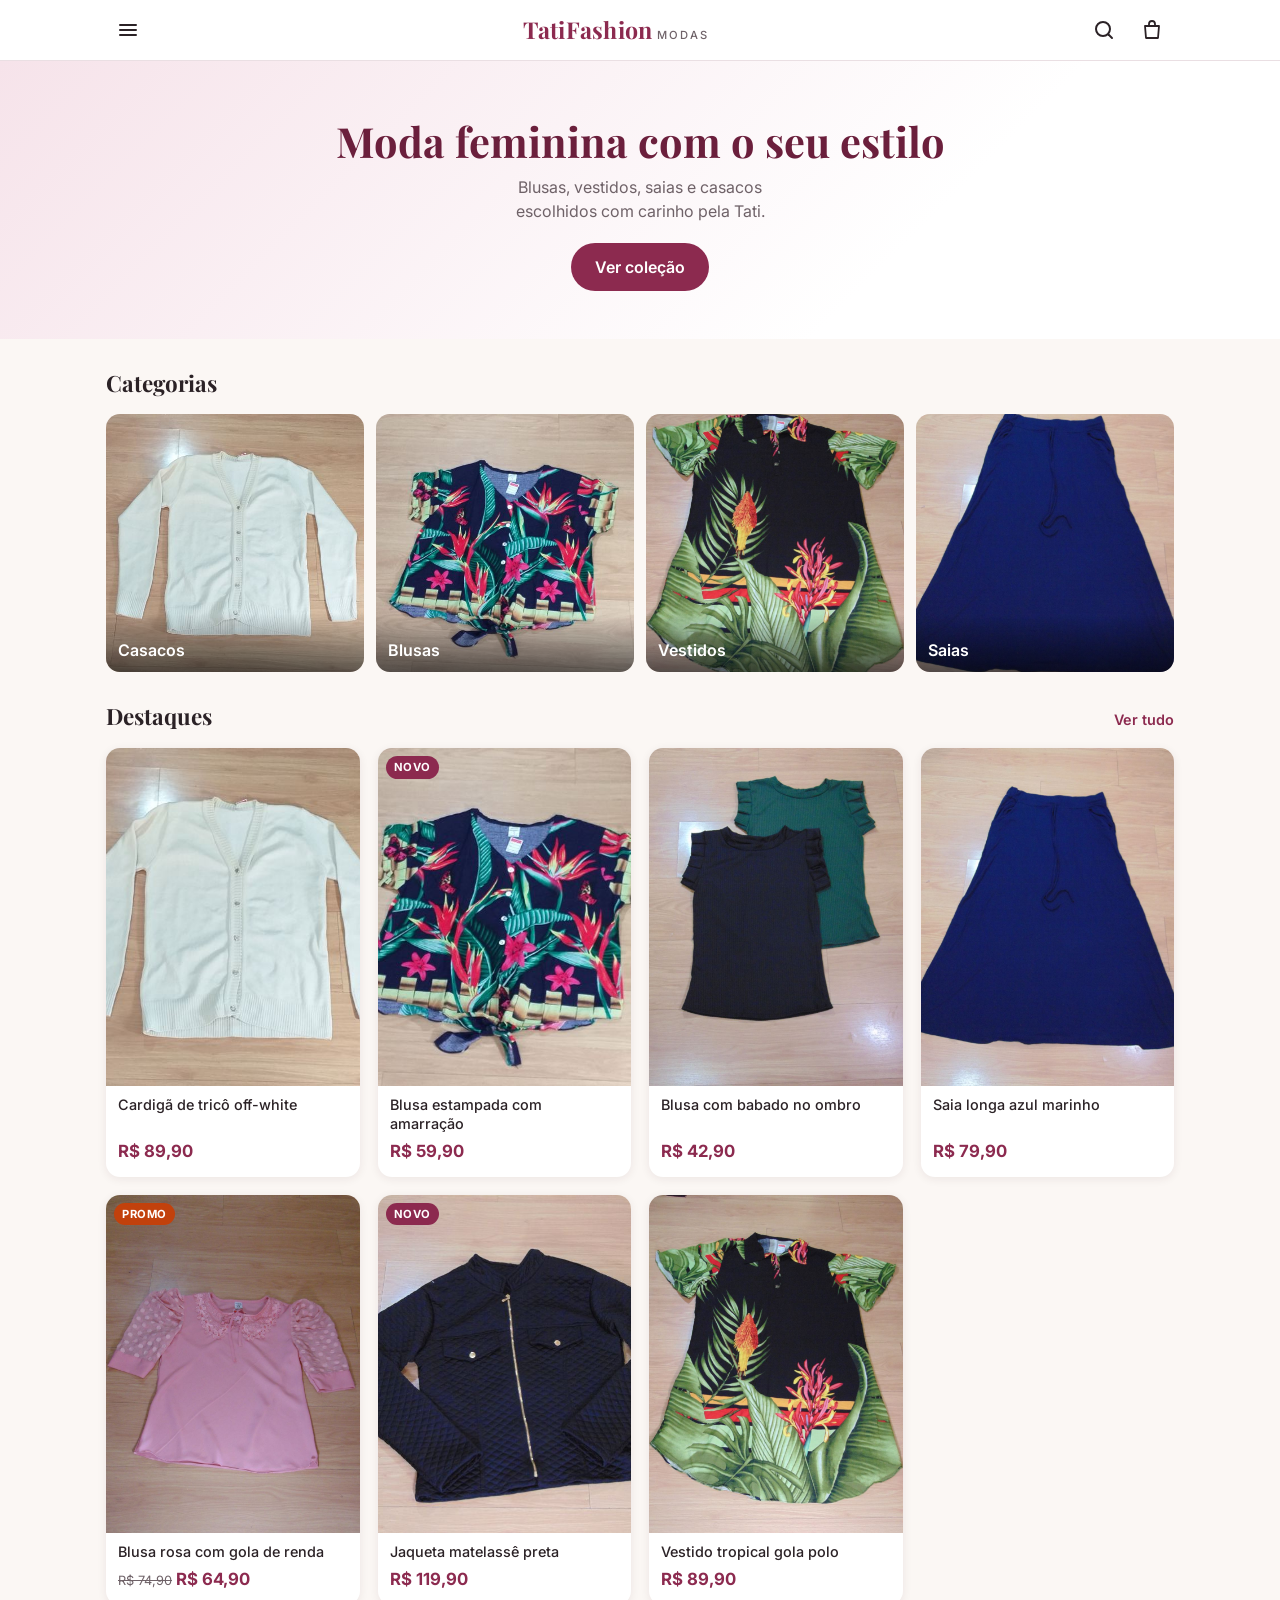
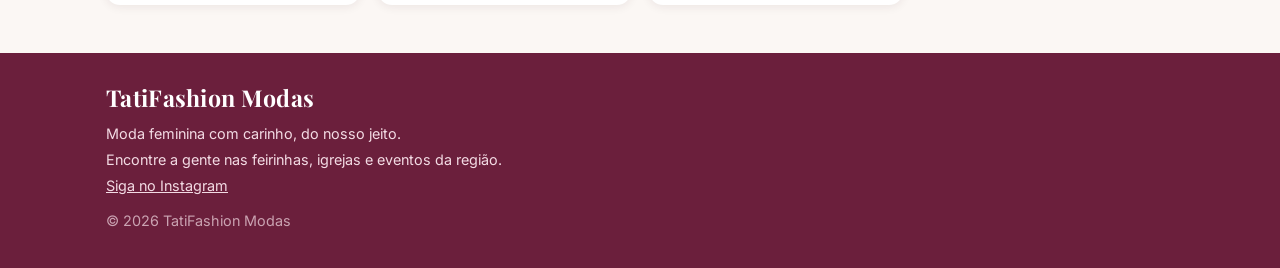
==== index.html @ 5c496d4f "Passo 1: estrutura do site e catálogo mobile-first Páginas de início, catálogo (filtro, busca, orden" ====
<!doctype html>
<html lang="pt-BR">
<head>
  <meta charset="utf-8">
  <meta name="viewport" content="width=device-width, initial-scale=1, viewport-fit=cover">
  <meta name="theme-color" content="#8c2a4f">
  <link rel="preconnect" href="https://fonts.googleapis.com">
  <link rel="preconnect" href="https://fonts.gstatic.com" crossorigin>
  <link href="https://fonts.googleapis.com/css2?family=Inter:wght@400;500;600;700&family=Playfair+Display:wght@600;700&display=swap" rel="stylesheet">
  <link rel="stylesheet" href="css/style.css">
  <script src="data/produtos.js"></script>
  <script src="js/app.js"></script>
  <title>TatiFashion Modas</title>
  <meta name="description" content="Moda feminina TatiFashion Modas: blusas, vestidos, saias e casacos.">
</head>
<body>
  <div id="topo"></div>
  <main>
    <section class="hero">
      <div class="container">
        <h1>Moda feminina com o seu estilo</h1>
        <p>Blusas, vestidos, saias e casacos escolhidos com carinho pela Tati.</p>
        <a class="botao" href="catalogo.html">Ver coleção</a>
      </div>
    </section>
    <section class="secao">
      <div class="container">
        <div class="secao-topo"><h2>Categorias</h2></div>
        <div class="categorias" id="categorias"></div>
      </div>
    </section>
    <section class="secao" style="padding-top:0">
      <div class="container">
        <div class="secao-topo"><h2>Destaques</h2><a class="ver-tudo" href="catalogo.html">Ver tudo</a></div>
        <div class="grade" id="destaques"></div>
      </div>
    </section>
  </main>
  <div id="rodape"></div>
  <script>
    document.addEventListener("DOMContentLoaded", () => {
      const { PRODUTOS, categorias, cardProduto, esc } = TF;
      document.getElementById("categorias").innerHTML = categorias().map((c) => {
        const p = PRODUTOS.find((x) => x.categoria === c && x.destaque) || PRODUTOS.find((x) => x.categoria === c);
        return '<a class="categoria-card" href="catalogo.html?categoria=' + encodeURIComponent(c) + '"><img src="' + esc(p.foto) + '" alt="" loading="lazy"><span>' + esc(c) + '</span></a>';
      }).join("");
      document.getElementById("destaques").innerHTML = PRODUTOS.filter((p) => p.destaque).map(cardProduto).join("");
    });
  </script>
</body>
</html>
---- css/style.css ----
/* TatiFashion — estilos (mobile-first: o padrão é o celular; telas maiores ganham ajustes no fim) */
:root {
  --vinho: #8c2a4f;
  --vinho-escuro: #6b1f3c;
  --rosa: #f6e3ea;
  --creme: #fbf7f4;
  --texto: #2b2226;
  --texto-suave: #6f6268;
  --borda: #eadfe3;
  --branco: #ffffff;
  --sombra: 0 2px 10px rgba(60, 20, 35, .08);
  --raio: 14px;
  --fonte-titulo: "Playfair Display", Georgia, serif;
  --fonte: "Inter", system-ui, -apple-system, "Segoe UI", Roboto, sans-serif;
}
* { box-sizing: border-box; }
html { -webkit-text-size-adjust: 100%; }
body {
  margin: 0; font-family: var(--fonte); color: var(--texto);
  background: var(--creme); line-height: 1.5; font-size: 16px;
}
img { max-width: 100%; display: block; }
a { color: inherit; text-decoration: none; }
button { font: inherit; cursor: pointer; }
.container { width: 100%; max-width: 1100px; margin: 0 auto; padding: 0 16px; }

/* Cabeçalho */
.topo {
  position: sticky; top: 0; z-index: 20; background: var(--branco);
  border-bottom: 1px solid var(--borda);
}
.topo .container { display: flex; align-items: center; justify-content: space-between; height: 60px; }
.logo { font-family: var(--fonte-titulo); font-size: 1.45rem; font-weight: 700; color: var(--vinho); letter-spacing: .3px; }
.logo span { font-family: var(--fonte); font-size: .7rem; font-weight: 500; color: var(--texto-suave); letter-spacing: 2px; text-transform: uppercase; margin-left: 4px; }
.topo-acoes { display: flex; gap: 4px; }
.icone-btn {
  width: 44px; height: 44px; border: 0; background: transparent; border-radius: 50%;
  display: inline-flex; align-items: center; justify-content: center; color: var(--texto); position: relative;
}
.icone-btn:active { background: var(--rosa); }
.icone-btn svg { width: 24px; height: 24px; }

/* Menu lateral (celular) */
.menu {
  position: fixed; inset: 0; z-index: 40; pointer-events: none;
}
.menu-fundo { position: absolute; inset: 0; background: rgba(0,0,0,.35); opacity: 0; transition: opacity .2s; }
.menu-painel {
  position: absolute; top: 0; left: 0; bottom: 0; width: min(80vw, 320px); background: var(--branco);
  transform: translateX(-100%); transition: transform .25s ease; padding: 20px 0; display: flex; flex-direction: column;
}
.menu.aberto { pointer-events: auto; }
.menu.aberto .menu-fundo { opacity: 1; }
.menu.aberto .menu-painel { transform: none; }
.menu-painel .logo { padding: 0 20px 16px; border-bottom: 1px solid var(--borda); }
.menu-painel a { padding: 14px 20px; font-weight: 500; border-bottom: 1px solid var(--borda); }
.menu-painel a:active { background: var(--rosa); }

/* Banner */
.hero {
  background: linear-gradient(135deg, var(--rosa), #fff 70%);
  padding: 36px 0 32px; text-align: center;
}
.hero h1 { font-family: var(--fonte-titulo); font-size: 2rem; line-height: 1.15; margin: 0 0 10px; color: var(--vinho-escuro); }
.hero p { margin: 0 auto 20px; color: var(--texto-suave); max-width: 32ch; }
.botao {
  display: inline-flex; align-items: center; justify-content: center; gap: 8px;
  min-height: 48px; padding: 0 24px; border-radius: 999px; border: 0;
  background: var(--vinho); color: var(--branco); font-weight: 600;
}
.botao:active { background: var(--vinho-escuro); }
.botao.secundario { background: transparent; color: var(--vinho); border: 1.5px solid var(--vinho); }
.botao.largo { width: 100%; }

/* Seções */
.secao { padding: 28px 0; }
.secao-topo { display: flex; align-items: baseline; justify-content: space-between; margin-bottom: 14px; }
.secao h2 { font-family: var(--fonte-titulo); font-size: 1.4rem; margin: 0; }
.ver-tudo { color: var(--vinho); font-weight: 600; font-size: .9rem; }

/* Categorias em destaque (home) */
.categorias { display: grid; grid-template-columns: repeat(2, 1fr); gap: 12px; }
.categoria-card { position: relative; border-radius: var(--raio); overflow: hidden; aspect-ratio: 1 / 1; background: var(--rosa); }
.categoria-card img { width: 100%; height: 100%; object-fit: cover; }
.categoria-card span {
  position: absolute; left: 0; right: 0; bottom: 0; padding: 24px 12px 10px; color: #fff; font-weight: 600;
  background: linear-gradient(transparent, rgba(0,0,0,.6));
}

/* Filtros (chips roláveis no celular) */
.filtros { position: sticky; top: 60px; z-index: 10; background: var(--creme); padding: 12px 0 8px; }
.chips { display: flex; gap: 8px; overflow-x: auto; scrollbar-width: none; padding-bottom: 4px; }
.chips::-webkit-scrollbar { display: none; }
.chip {
  flex: 0 0 auto; min-height: 38px; padding: 0 16px; border-radius: 999px;
  border: 1px solid var(--borda); background: var(--branco); color: var(--texto); font-size: .9rem;
}
.chip.ativo { background: var(--vinho); color: #fff; border-color: var(--vinho); }
.barra-busca { display: flex; gap: 8px; margin-bottom: 10px; }
.barra-busca input, .barra-busca select {
  min-height: 44px; border: 1px solid var(--borda); border-radius: 10px; padding: 0 12px;
  font: inherit; font-size: 16px; background: var(--branco); color: var(--texto);
}
.barra-busca input { flex: 1; min-width: 0; }
.contagem { color: var(--texto-suave); font-size: .85rem; margin: 4px 0 12px; }

/* Grade de produtos: 2 colunas no celular */
.grade { display: grid; grid-template-columns: repeat(2, 1fr); gap: 12px; }
.card { background: var(--branco); border-radius: var(--raio); overflow: hidden; box-shadow: var(--sombra); display: flex; flex-direction: column; }
.card-foto { position: relative; aspect-ratio: 3 / 4; background: var(--rosa); }
.card-foto img { width: 100%; height: 100%; object-fit: cover; }
.selo {
  position: absolute; top: 8px; left: 8px; background: var(--vinho); color: #fff;
  font-size: .7rem; font-weight: 700; padding: 3px 8px; border-radius: 999px; text-transform: uppercase; letter-spacing: .5px;
}
.selo.promo { background: #c2410c; }
.card-info { padding: 10px 12px 12px; display: flex; flex-direction: column; gap: 2px; flex: 1; }
.card-nome { font-size: .9rem; font-weight: 500; line-height: 1.3; display: -webkit-box; -webkit-line-clamp: 2; -webkit-box-orient: vertical; overflow: hidden; }
.preco { font-weight: 700; color: var(--vinho); font-size: 1.05rem; margin-top: auto; padding-top: 4px; }
.preco s { color: var(--texto-suave); font-weight: 400; font-size: .8rem; margin-right: 4px; }
.vazio { text-align: center; color: var(--texto-suave); padding: 40px 0; }

/* Página do produto */
.produto-foto { background: var(--rosa); margin: 0 -16px; }
.produto-foto img { width: 100%; max-height: 58vh; object-fit: contain; margin: 0 auto; }
.produto-detalhes { padding: 18px 0 110px; }
.migalha { font-size: .8rem; color: var(--texto-suave); margin-bottom: 6px; }
.migalha a { color: var(--vinho); }
.produto-detalhes h1 { font-family: var(--fonte-titulo); font-size: 1.6rem; line-height: 1.2; margin: 0 0 6px; }
.produto-detalhes .preco { font-size: 1.5rem; padding: 0; margin-bottom: 4px; }
.parcelas { color: var(--texto-suave); font-size: .85rem; margin: 0 0 16px; }
.opcao { margin-bottom: 18px; }
.opcao-titulo { font-weight: 600; font-size: .9rem; margin-bottom: 8px; }
.opcoes { display: flex; flex-wrap: wrap; gap: 8px; }
.opcao-btn {
  min-width: 48px; min-height: 44px; padding: 0 14px; border-radius: 10px;
  border: 1.5px solid var(--borda); background: var(--branco); color: var(--texto); font-weight: 500;
}
.opcao-btn.ativo { border-color: var(--vinho); background: var(--rosa); color: var(--vinho-escuro); }
.descricao { color: var(--texto-suave); }
.barra-compra {
  position: fixed; left: 0; right: 0; bottom: 0; z-index: 15; background: var(--branco);
  border-top: 1px solid var(--borda); padding: 12px 16px calc(12px + env(safe-area-inset-bottom));
}
.barra-compra .container { padding: 0; display: flex; gap: 10px; align-items: center; }
.aviso { font-size: .8rem; color: #b45309; margin-top: 6px; min-height: 1.2em; }

/* Rodapé */
.rodape { background: var(--vinho-escuro); color: #f3dbe4; padding: 28px 0 32px; margin-top: 20px; font-size: .9rem; }
.rodape .logo { color: #fff; display: block; margin-bottom: 8px; }
.rodape a { text-decoration: underline; }
.rodape p { margin: 4px 0; }

/* Aviso flutuante */
.toast {
  position: fixed; left: 50%; bottom: 96px; transform: translateX(-50%) translateY(20px); opacity: 0;
  background: var(--texto); color: #fff; padding: 12px 18px; border-radius: 999px; font-size: .9rem;
  transition: all .25s; z-index: 50; pointer-events: none; max-width: calc(100% - 32px); text-align: center;
}
.toast.visivel { opacity: 1; transform: translateX(-50%); }

/* Tablets e computadores */
@media (min-width: 640px) {
  .grade { grid-template-columns: repeat(3, 1fr); gap: 18px; }
  .categorias { grid-template-columns: repeat(4, 1fr); }
  .hero { padding: 56px 0 48px; }
  .hero h1 { font-size: 2.6rem; }
}
@media (min-width: 960px) {
  .grade { grid-template-columns: repeat(4, 1fr); }
  .produto-layout { display: grid; grid-template-columns: 1fr 1fr; gap: 40px; padding-top: 24px; }
  .produto-foto { margin: 0; border-radius: var(--raio); overflow: hidden; }
  .produto-detalhes { padding-bottom: 40px; }
  .barra-compra { position: static; border: 0; padding: 0; background: transparent; }
}
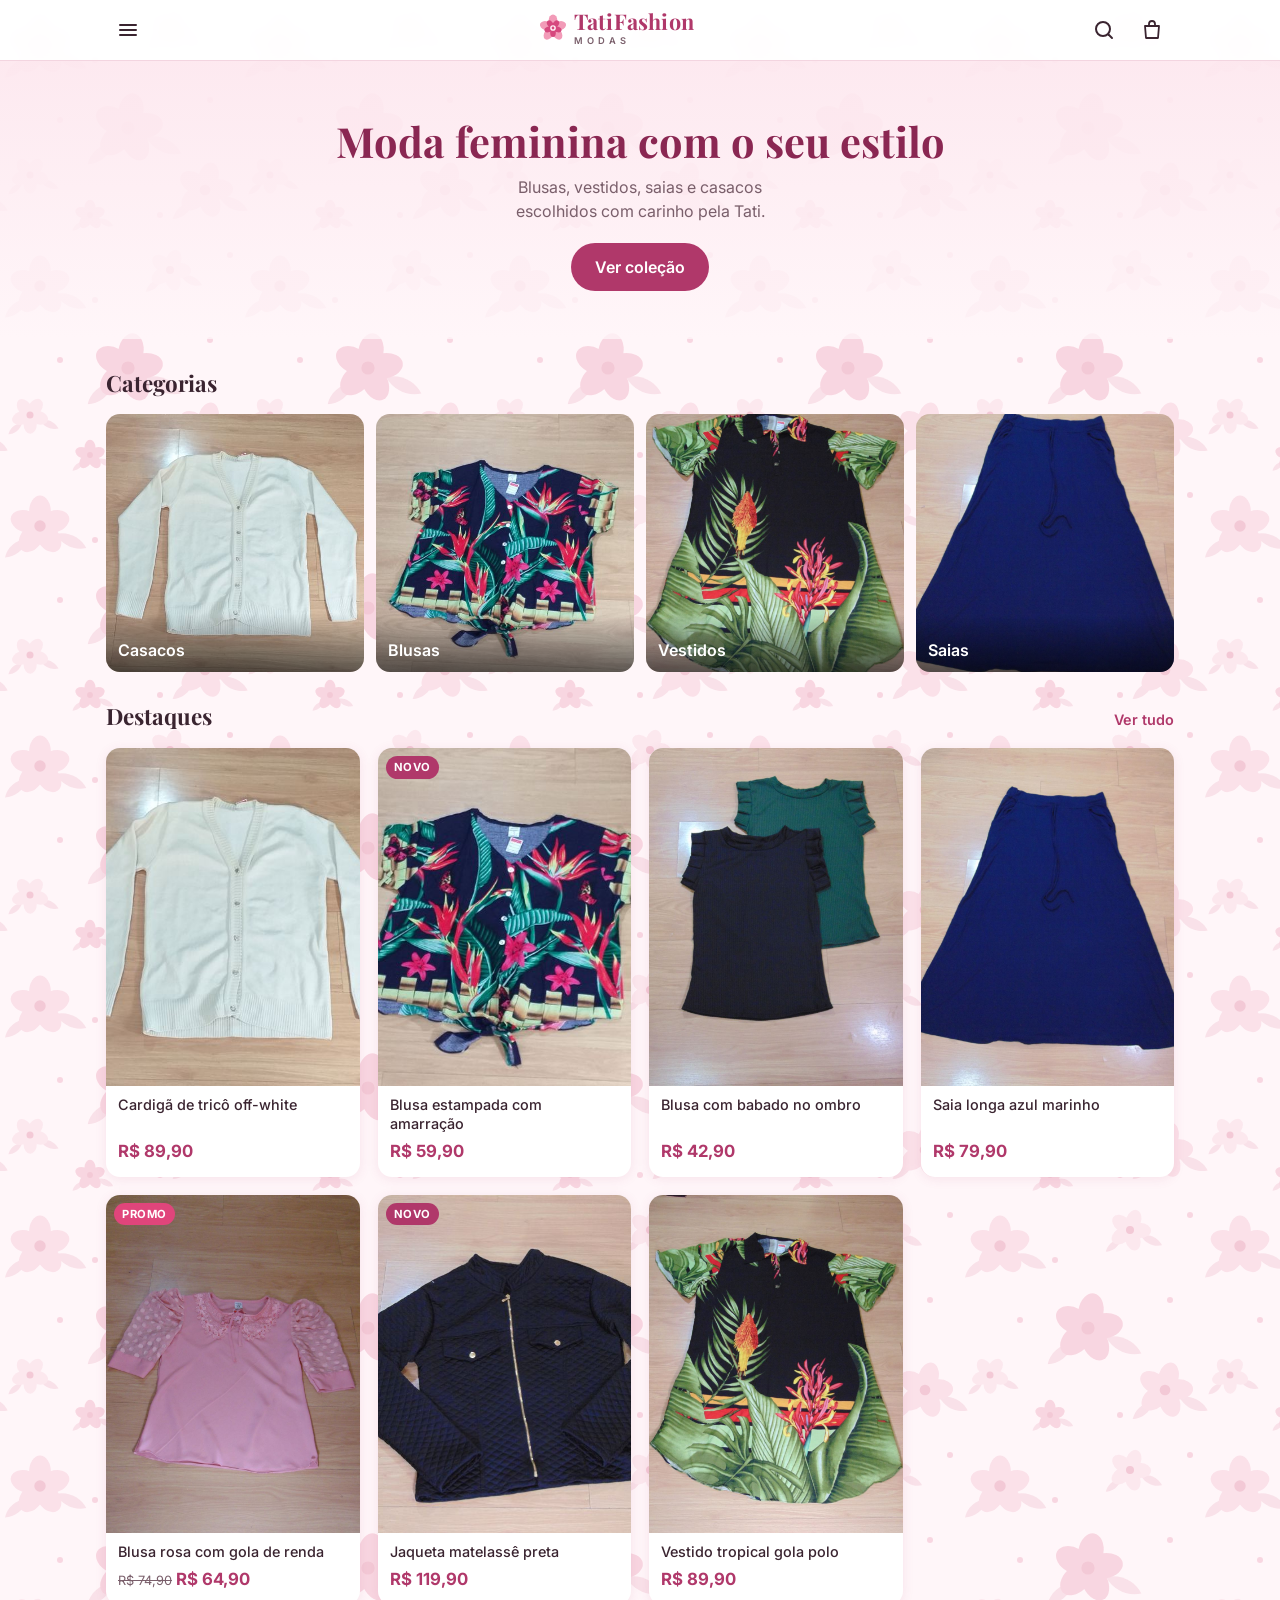
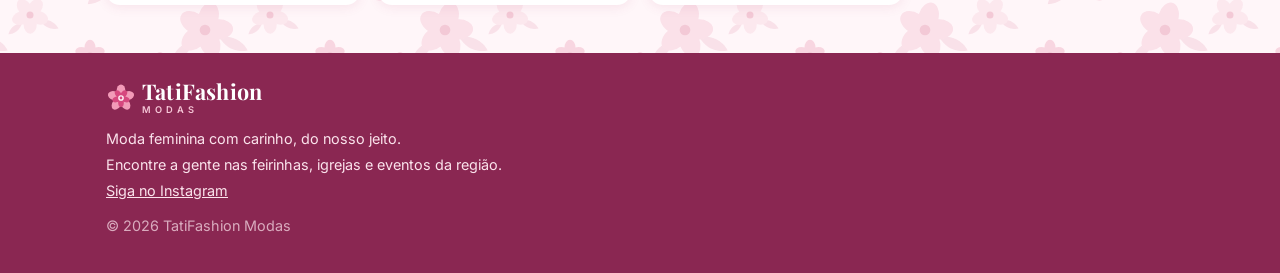
==== commit 88ffecee: "Passo 3: paleta rosa, fundo floral e logo (opção 1) Co-Authored-By: Claude Opus 5.5 <noreply@anthrop" ====
--- a/index.html
+++ b/index.html
@@ -3,7 +3,8 @@
 <head>
   <meta charset="utf-8">
   <meta name="viewport" content="width=device-width, initial-scale=1, viewport-fit=cover">
-  <meta name="theme-color" content="#8c2a4f">
+  <meta name="theme-color" content="#b0386a">
+  <link rel="icon" href="img/flor.svg" type="image/svg+xml">
   <link rel="preconnect" href="https://fonts.googleapis.com">
   <link rel="preconnect" href="https://fonts.gstatic.com" crossorigin>
   <link href="https://fonts.googleapis.com/css2?family=Inter:wght@400;500;600;700&family=Playfair+Display:wght@600;700&display=swap" rel="stylesheet">
--- a/css/style.css
+++ b/css/style.css
@@ -1,14 +1,16 @@
 /* TatiFashion — estilos (mobile-first: o padrão é o celular; telas maiores ganham ajustes no fim) */
 :root {
-  --vinho: #8c2a4f;
-  --vinho-escuro: #6b1f3c;
-  --rosa: #f6e3ea;
-  --creme: #fbf7f4;
-  --texto: #2b2226;
-  --texto-suave: #6f6268;
-  --borda: #eadfe3;
+  /* Paleta rosa da TatiFashion */
+  --vinho: #b0386a;        /* rosa forte: botões, preços, destaques */
+  --vinho-escuro: #8a2752; /* rosa escuro: títulos e rodapé */
+  --rosa: #fde8ef;         /* rosa claro: fundos de seleção */
+  --rosa-medio: #f29bb8;
+  --creme: #fff6f9;        /* fundo geral */
+  --texto: #3a2430;
+  --texto-suave: #7a5f6b;
+  --borda: #f3d5e0;
   --branco: #ffffff;
-  --sombra: 0 2px 10px rgba(60, 20, 35, .08);
+  --sombra: 0 2px 12px rgba(176, 56, 106, .10);
   --raio: 14px;
   --fonte-titulo: "Playfair Display", Georgia, serif;
   --fonte: "Inter", system-ui, -apple-system, "Segoe UI", Roboto, sans-serif;
@@ -17,7 +19,8 @@
 html { -webkit-text-size-adjust: 100%; }
 body {
   margin: 0; font-family: var(--fonte); color: var(--texto);
-  background: var(--creme); line-height: 1.5; font-size: 16px;
+  background: var(--creme) url("../img/fundo-floral.svg") repeat; background-size: 240px;
+  line-height: 1.5; font-size: 16px;
 }
 img { max-width: 100%; display: block; }
 a { color: inherit; text-decoration: none; }
@@ -26,12 +29,15 @@
 
 /* Cabeçalho */
 .topo {
-  position: sticky; top: 0; z-index: 20; background: var(--branco);
+  position: sticky; top: 0; z-index: 20; background: rgba(255, 255, 255, .94);
+  -webkit-backdrop-filter: blur(6px); backdrop-filter: blur(6px);
   border-bottom: 1px solid var(--borda);
 }
 .topo .container { display: flex; align-items: center; justify-content: space-between; height: 60px; }
-.logo { font-family: var(--fonte-titulo); font-size: 1.45rem; font-weight: 700; color: var(--vinho); letter-spacing: .3px; }
-.logo span { font-family: var(--fonte); font-size: .7rem; font-weight: 500; color: var(--texto-suave); letter-spacing: 2px; text-transform: uppercase; margin-left: 4px; }
+.logo { display: inline-flex; align-items: center; gap: 6px; font-family: var(--fonte-titulo); font-size: 1.35rem; font-weight: 700; color: var(--vinho); letter-spacing: .2px; line-height: 1; }
+.logo img { width: 30px; height: 30px; flex: 0 0 auto; }
+.logo .logo-texto { display: flex; flex-direction: column; }
+.logo small { font-family: var(--fonte); font-size: .58rem; font-weight: 600; color: var(--texto-suave); letter-spacing: 4px; text-transform: uppercase; margin-top: 3px; }
 .topo-acoes { display: flex; gap: 4px; }
 .icone-btn {
   width: 44px; height: 44px; border: 0; background: transparent; border-radius: 50%;
@@ -52,13 +58,13 @@
 .menu.aberto { pointer-events: auto; }
 .menu.aberto .menu-fundo { opacity: 1; }
 .menu.aberto .menu-painel { transform: none; }
-.menu-painel .logo { padding: 0 20px 16px; border-bottom: 1px solid var(--borda); }
+
 .menu-painel a { padding: 14px 20px; font-weight: 500; border-bottom: 1px solid var(--borda); }
 .menu-painel a:active { background: var(--rosa); }
 
 /* Banner */
 .hero {
-  background: linear-gradient(135deg, var(--rosa), #fff 70%);
+  background: linear-gradient(180deg, rgba(253, 232, 239, .92), rgba(255, 246, 249, .75));
   padding: 36px 0 32px; text-align: center;
 }
 .hero h1 { font-family: var(--fonte-titulo); font-size: 2rem; line-height: 1.15; margin: 0 0 10px; color: var(--vinho-escuro); }
@@ -88,7 +94,7 @@
 }
 
 /* Filtros (chips roláveis no celular) */
-.filtros { position: sticky; top: 60px; z-index: 10; background: var(--creme); padding: 12px 0 8px; }
+.filtros { position: sticky; top: 60px; z-index: 10; background: rgba(255, 246, 249, .96); padding: 12px 0 8px; }
 .chips { display: flex; gap: 8px; overflow-x: auto; scrollbar-width: none; padding-bottom: 4px; }
 .chips::-webkit-scrollbar { display: none; }
 .chip {
@@ -113,7 +119,7 @@
   position: absolute; top: 8px; left: 8px; background: var(--vinho); color: #fff;
   font-size: .7rem; font-weight: 700; padding: 3px 8px; border-radius: 999px; text-transform: uppercase; letter-spacing: .5px;
 }
-.selo.promo { background: #c2410c; }
+.selo.promo { background: #e0457b; }
 .card-info { padding: 10px 12px 12px; display: flex; flex-direction: column; gap: 2px; flex: 1; }
 .card-nome { font-size: .9rem; font-weight: 500; line-height: 1.3; display: -webkit-box; -webkit-line-clamp: 2; -webkit-box-orient: vertical; overflow: hidden; }
 .preco { font-weight: 700; color: var(--vinho); font-size: 1.05rem; margin-top: auto; padding-top: 4px; }
@@ -146,8 +152,9 @@
 .aviso { font-size: .8rem; color: #b45309; margin-top: 6px; min-height: 1.2em; }
 
 /* Rodapé */
-.rodape { background: var(--vinho-escuro); color: #f3dbe4; padding: 28px 0 32px; margin-top: 20px; font-size: .9rem; }
-.rodape .logo { color: #fff; display: block; margin-bottom: 8px; }
+.rodape { background: var(--vinho-escuro); color: #fbe3ec; padding: 28px 0 32px; margin-top: 20px; font-size: .9rem; }
+.rodape .logo { color: #fff; margin-bottom: 10px; }
+.rodape .logo small { color: #f6c6d7; }
 .rodape a { text-decoration: underline; }
 .rodape p { margin: 4px 0; }
 
@@ -173,3 +180,60 @@
   .produto-detalhes { padding-bottom: 40px; }
   .barra-compra { position: static; border: 0; padding: 0; background: transparent; }
 }
+
+/* ---------- Passo 2: sacola ---------- */
+.contador {
+  position: absolute; top: 4px; right: 2px; min-width: 18px; height: 18px; padding: 0 5px;
+  border-radius: 999px; background: var(--vinho); color: #fff; font-size: .68rem; font-weight: 700;
+  display: inline-flex; align-items: center; justify-content: center; line-height: 1;
+}
+.contador[hidden] { display: none; }
+.toast { pointer-events: auto; }
+.toast a { color: #ffd6e4; font-weight: 700; text-decoration: underline; margin-left: 6px; }
+.pagina-titulo { font-family: var(--fonte-titulo); font-size: 1.6rem; margin: 20px 0 14px; }
+.itens { display: flex; flex-direction: column; gap: 12px; }
+.item {
+  display: grid; grid-template-columns: 84px 1fr; gap: 12px; background: var(--branco);
+  border-radius: var(--raio); box-shadow: var(--sombra); padding: 10px;
+}
+.item img { width: 84px; height: 112px; object-fit: cover; border-radius: 10px; background: var(--rosa); }
+.item-info { display: flex; flex-direction: column; gap: 2px; min-width: 0; }
+.item-nome { font-weight: 600; font-size: .95rem; line-height: 1.3; }
+.item-var { color: var(--texto-suave); font-size: .82rem; }
+.item-rodape { display: flex; align-items: center; justify-content: space-between; margin-top: auto; gap: 8px; }
+.qtd { display: inline-flex; align-items: center; border: 1px solid var(--borda); border-radius: 999px; }
+.qtd button { width: 38px; height: 38px; border: 0; background: transparent; font-size: 1.15rem; color: var(--vinho); }
+.qtd span { min-width: 22px; text-align: center; font-weight: 600; }
+.remover { border: 0; background: transparent; color: var(--texto-suave); font-size: .8rem; text-decoration: underline; padding: 8px 0; }
+.resumo { background: var(--branco); border-radius: var(--raio); box-shadow: var(--sombra); padding: 16px; margin-top: 18px; }
+.resumo-linha { display: flex; justify-content: space-between; margin-bottom: 6px; }
+.resumo-total { font-size: 1.15rem; font-weight: 700; color: var(--vinho); border-top: 1px solid var(--borda); padding-top: 10px; margin-top: 6px; }
+.form { display: flex; flex-direction: column; gap: 14px; margin-top: 18px; }
+.campo label { display: block; font-weight: 600; font-size: .9rem; margin-bottom: 6px; }
+.campo input, .campo textarea {
+  width: 100%; min-height: 48px; border: 1px solid var(--borda); border-radius: 10px; padding: 12px;
+  font: inherit; font-size: 16px; background: var(--branco); color: var(--texto);
+}
+.campo textarea { min-height: 80px; resize: vertical; }
+.campo input:focus, .campo textarea:focus { outline: 2px solid var(--vinho); outline-offset: 1px; border-color: transparent; }
+.campo.erro input { border-color: #c2410c; }
+.campo .msg-erro { color: #c2410c; font-size: .8rem; margin-top: 4px; }
+.radios { display: flex; flex-direction: column; gap: 8px; }
+.radio {
+  display: flex; align-items: center; gap: 10px; min-height: 48px; padding: 0 14px;
+  border: 1.5px solid var(--borda); border-radius: 10px; background: var(--branco);
+}
+.radio:has(input:checked) { border-color: var(--vinho); background: var(--rosa); }
+.radio input { accent-color: var(--vinho); width: 18px; height: 18px; }
+.botao.whats { background: #1f9d55; }
+.botao.whats:active { background: #17803f; }
+.botao svg { width: 22px; height: 22px; }
+.nota { font-size: .8rem; color: var(--texto-suave); text-align: center; margin: 8px 0 0; }
+.enviado { background: var(--rosa); border-radius: var(--raio); padding: 16px; margin-top: 16px; text-align: center; }
+.enviado p { margin: 0 0 12px; }
+.enviado .acoes { display: flex; gap: 8px; flex-wrap: wrap; justify-content: center; }
+@media (min-width: 960px) {
+  .sacola-layout { display: grid; grid-template-columns: 1.3fr 1fr; gap: 32px; align-items: start; }
+  .sacola-layout .resumo { margin-top: 0; }
+}
+.campo .radio { display: flex; margin: 0; font-weight: 500; }
